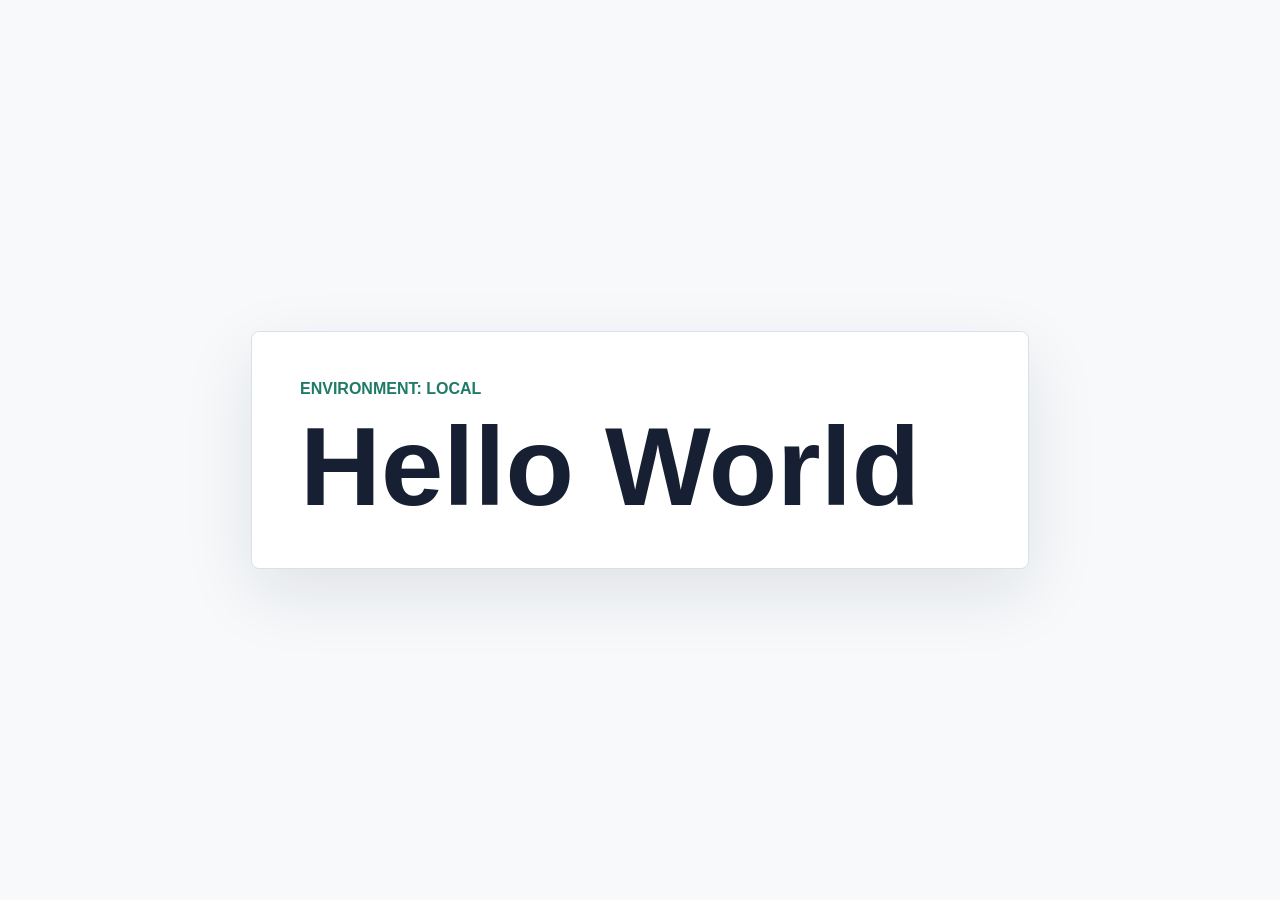
==== index.html @ 682731c8 "Initial hello world web app" ====
<!doctype html>
<html lang="en">
  <head>
    <meta charset="utf-8">
    <meta name="viewport" content="width=device-width, initial-scale=1">
    <title>Hello World Web App</title>
    <link rel="stylesheet" href="./styles.css">
  </head>
  <body>
    <main>
      <p id="environment-label">Environment: local</p>
      <h1>Hello World</h1>
    </main>
    <script src="./config.js"></script>
    <script src="./app.js"></script>
  </body>
</html>
---- styles.css ----
body {
  margin: 0;
  min-height: 100vh;
  display: grid;
  place-items: center;
  font-family: Arial, Helvetica, sans-serif;
  color: #172033;
  background: #f7f9fb;
}

main {
  width: min(90vw, 680px);
  padding: 48px;
  border: 1px solid #d8e0ea;
  border-radius: 8px;
  background: #ffffff;
  box-shadow: 0 24px 70px rgba(23, 32, 51, 0.10);
}

p {
  margin: 0 0 16px;
  color: #1f7a68;
  font-weight: 700;
  text-transform: uppercase;
}

h1 {
  margin: 0;
  font-size: clamp(3rem, 12vw, 7rem);
  line-height: 0.95;
}
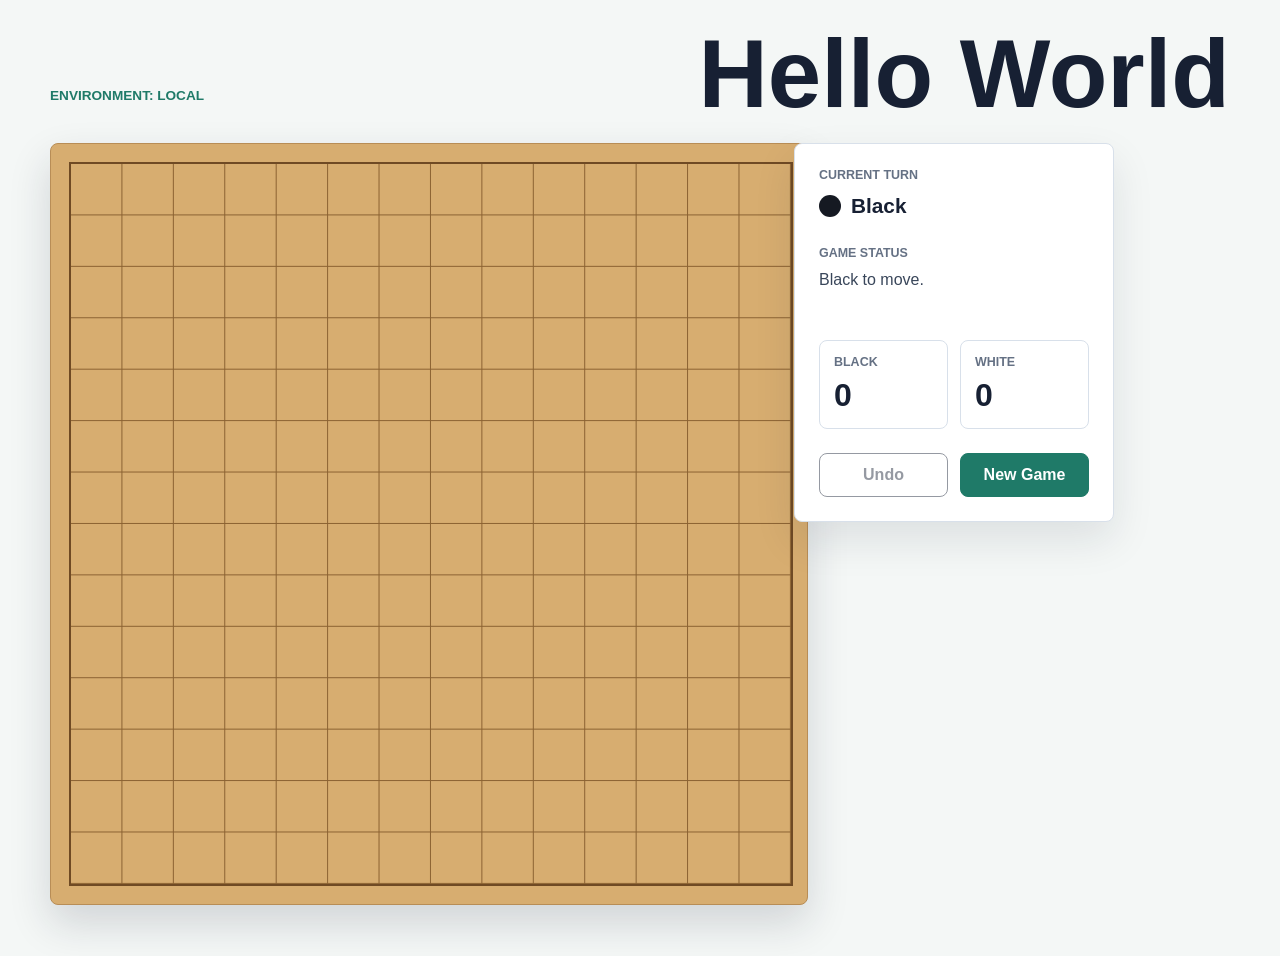
==== commit 05d174ee: "Add playable gomoku page" ====
--- a/index.html
+++ b/index.html
@@ -7,9 +7,48 @@
     <link rel="stylesheet" href="./styles.css">
   </head>
   <body>
-    <main>
-      <p id="environment-label">Environment: local</p>
-      <h1>Hello World</h1>
+    <main class="game-shell">
+      <section class="game-header" aria-labelledby="page-title">
+        <p id="environment-label">Environment: local</p>
+        <h1 id="page-title">Hello World</h1>
+      </section>
+
+      <section class="game-layout" aria-label="Gomoku game">
+        <div class="board-wrap">
+          <div id="board" class="board" role="grid" aria-label="Gomoku board"></div>
+        </div>
+
+        <aside class="status-panel" aria-label="Game controls">
+          <div>
+            <p class="panel-label">Current Turn</p>
+            <div id="turn-label" class="turn-label">
+              <span class="stone-preview black"></span>
+              Black
+            </div>
+          </div>
+
+          <div>
+            <p class="panel-label">Game Status</p>
+            <p id="status-message" class="status-message">Black moves first.</p>
+          </div>
+
+          <div class="score-row" aria-label="Score">
+            <div>
+              <span class="score-label">Black</span>
+              <strong id="black-score">0</strong>
+            </div>
+            <div>
+              <span class="score-label">White</span>
+              <strong id="white-score">0</strong>
+            </div>
+          </div>
+
+          <div class="actions">
+            <button id="undo-button" type="button">Undo</button>
+            <button id="reset-button" type="button">New Game</button>
+          </div>
+        </aside>
+      </section>
     </main>
     <script src="./config.js"></script>
     <script src="./app.js"></script>
--- a/styles.css
+++ b/styles.css
@@ -1,31 +1,226 @@
 body {
   margin: 0;
   min-height: 100vh;
-  display: grid;
-  place-items: center;
   font-family: Arial, Helvetica, sans-serif;
   color: #172033;
-  background: #f7f9fb;
-}
-
-main {
-  width: min(90vw, 680px);
-  padding: 48px;
-  border: 1px solid #d8e0ea;
-  border-radius: 8px;
-  background: #ffffff;
-  box-shadow: 0 24px 70px rgba(23, 32, 51, 0.10);
-}
-
-p {
+  background: #f4f7f6;
+}
+
+.game-shell {
+  width: min(1180px, 100%);
+  min-height: 100vh;
+  margin: 0 auto;
+  padding: 28px;
+}
+
+.game-header {
+  display: flex;
+  align-items: end;
+  justify-content: space-between;
+  gap: 24px;
+  margin-bottom: 24px;
+}
+
+#environment-label {
   margin: 0 0 16px;
   color: #1f7a68;
+  font-size: 0.85rem;
   font-weight: 700;
   text-transform: uppercase;
 }
 
 h1 {
   margin: 0;
-  font-size: clamp(3rem, 12vw, 7rem);
+  font-size: clamp(2.5rem, 9vw, 6rem);
   line-height: 0.95;
 }
+
+.game-layout {
+  display: grid;
+  grid-template-columns: minmax(300px, 720px) minmax(240px, 320px);
+  gap: 24px;
+  align-items: start;
+}
+
+.board-wrap {
+  width: 100%;
+  aspect-ratio: 1;
+  padding: 18px;
+  border: 1px solid #b88d56;
+  border-radius: 8px;
+  background: #d7ad70;
+  box-shadow: 0 18px 42px rgba(23, 32, 51, 0.16);
+}
+
+.board {
+  display: grid;
+  width: 100%;
+  height: 100%;
+  grid-template-columns: repeat(15, 1fr);
+  grid-template-rows: repeat(15, 1fr);
+  border: 2px solid #6f4a24;
+  background:
+    linear-gradient(#8a6131 1px, transparent 1px),
+    linear-gradient(90deg, #8a6131 1px, transparent 1px),
+    #d7ad70;
+  background-size: calc(100% / 14) calc(100% / 14);
+  background-position: -1px -1px;
+}
+
+.cell {
+  position: relative;
+  display: grid;
+  place-items: center;
+  min-width: 0;
+  min-height: 0;
+  padding: 0;
+  border: 0;
+  border-radius: 0;
+  background: transparent;
+  cursor: pointer;
+}
+
+.cell:focus-visible {
+  outline: 3px solid #1f7a68;
+  outline-offset: -3px;
+}
+
+.cell:not(.occupied):hover::after {
+  content: "";
+  width: 42%;
+  aspect-ratio: 1;
+  border-radius: 50%;
+  background: rgba(23, 32, 51, 0.22);
+}
+
+.stone,
+.stone-preview {
+  display: inline-block;
+  border-radius: 50%;
+  aspect-ratio: 1;
+}
+
+.stone {
+  width: 72%;
+  box-shadow: inset -5px -7px 12px rgba(0, 0, 0, 0.22), 0 5px 10px rgba(23, 32, 51, 0.22);
+}
+
+.stone.black,
+.stone-preview.black {
+  background: #151922;
+}
+
+.stone.white,
+.stone-preview.white {
+  border: 1px solid #ccd3dc;
+  background: #f8fafc;
+}
+
+.status-panel {
+  padding: 24px;
+  border: 1px solid #d8e0ea;
+  border-radius: 8px;
+  background: #ffffff;
+  box-shadow: 0 18px 42px rgba(23, 32, 51, 0.10);
+}
+
+.panel-label,
+.score-label {
+  display: block;
+  margin: 0 0 8px;
+  color: #657184;
+  font-size: 0.78rem;
+  font-weight: 700;
+  text-transform: uppercase;
+}
+
+.turn-label {
+  display: flex;
+  align-items: center;
+  gap: 10px;
+  min-height: 32px;
+  margin-bottom: 24px;
+  font-size: 1.3rem;
+  font-weight: 700;
+}
+
+.stone-preview {
+  width: 22px;
+}
+
+.status-message {
+  min-height: 48px;
+  margin: 0 0 24px;
+  color: #39465a;
+  line-height: 1.5;
+}
+
+.score-row {
+  display: grid;
+  grid-template-columns: 1fr 1fr;
+  gap: 12px;
+  margin-bottom: 24px;
+}
+
+.score-row div {
+  padding: 14px;
+  border: 1px solid #d8e0ea;
+  border-radius: 8px;
+}
+
+.score-row strong {
+  font-size: 2rem;
+}
+
+.actions {
+  display: grid;
+  grid-template-columns: 1fr 1fr;
+  gap: 12px;
+}
+
+button {
+  min-height: 44px;
+  border: 1px solid #172033;
+  border-radius: 8px;
+  color: #172033;
+  background: #ffffff;
+  font: inherit;
+  font-weight: 700;
+}
+
+button:hover:not(:disabled) {
+  background: #edf3f1;
+}
+
+button:disabled {
+  cursor: not-allowed;
+  opacity: 0.45;
+}
+
+#reset-button {
+  color: #ffffff;
+  background: #1f7a68;
+  border-color: #1f7a68;
+}
+
+#reset-button:hover {
+  background: #196554;
+}
+
+@media (max-width: 860px) {
+  .game-shell {
+    padding: 18px;
+  }
+
+  .game-header {
+    display: block;
+  }
+
+  .game-layout {
+    grid-template-columns: 1fr;
+  }
+
+  .board-wrap {
+    padding: 10px;
+  }
+}
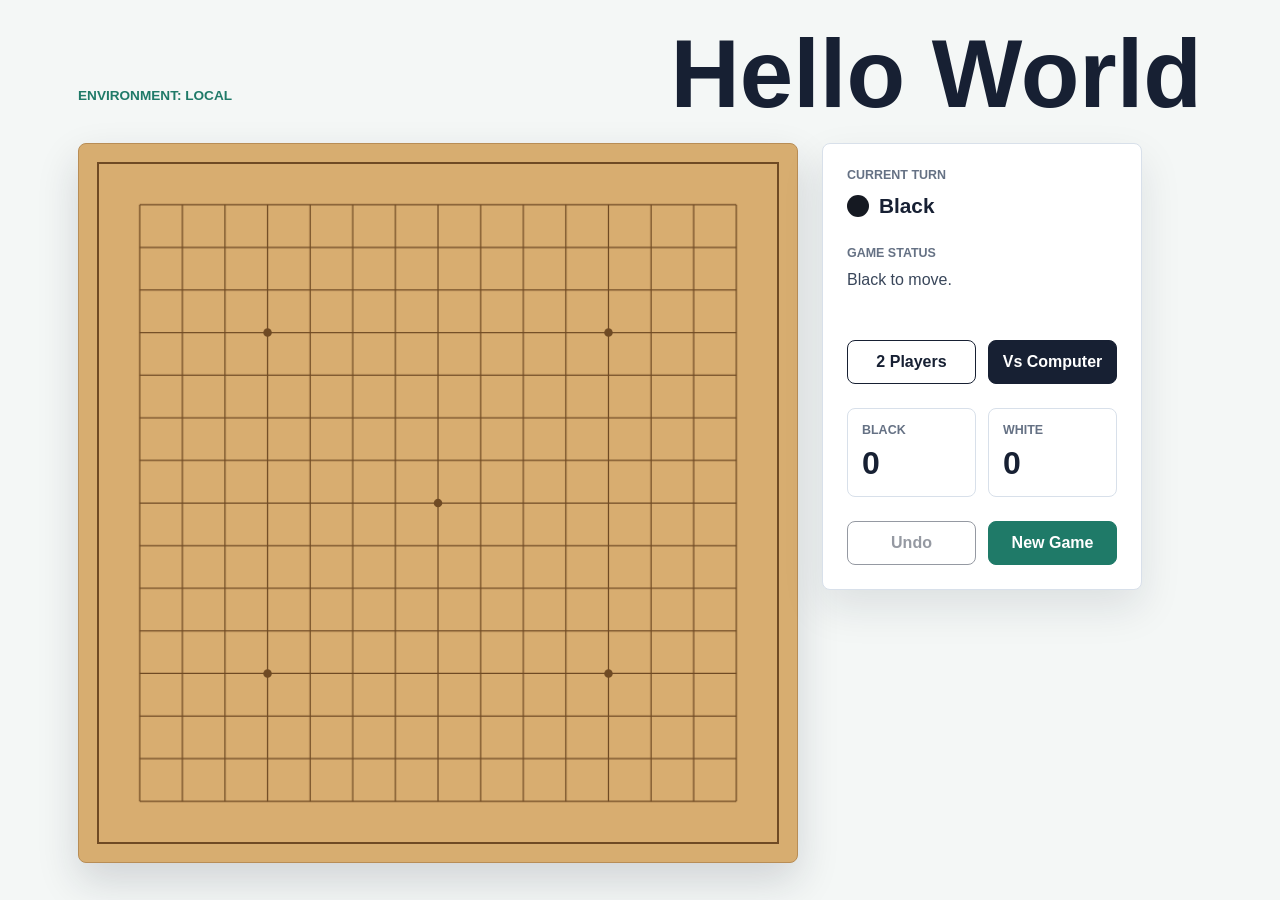
==== commit c751bfde: "Make gomoku playable with canvas board" ====
--- a/index.html
+++ b/index.html
@@ -15,7 +15,7 @@
 
       <section class="game-layout" aria-label="Gomoku game">
         <div class="board-wrap">
-          <div id="board" class="board" role="grid" aria-label="Gomoku board"></div>
+          <canvas id="board" class="board" width="900" height="900" aria-label="Gomoku board"></canvas>
         </div>
 
         <aside class="status-panel" aria-label="Game controls">
@@ -30,6 +30,11 @@
           <div>
             <p class="panel-label">Game Status</p>
             <p id="status-message" class="status-message">Black moves first.</p>
+          </div>
+
+          <div class="mode-row" aria-label="Game mode">
+            <button id="human-mode-button" type="button">2 Players</button>
+            <button id="computer-mode-button" type="button">Vs Computer</button>
           </div>
 
           <div class="score-row" aria-label="Score">
--- a/styles.css
+++ b/styles.css
@@ -1,9 +1,16 @@
 body {
   margin: 0;
   min-height: 100vh;
+  box-sizing: border-box;
   font-family: Arial, Helvetica, sans-serif;
   color: #172033;
   background: #f4f7f6;
+}
+
+*,
+*::before,
+*::after {
+  box-sizing: inherit;
 }
 
 .game-shell {
@@ -53,44 +60,12 @@
 }
 
 .board {
-  display: grid;
+  display: block;
   width: 100%;
   height: 100%;
-  grid-template-columns: repeat(15, 1fr);
-  grid-template-rows: repeat(15, 1fr);
   border: 2px solid #6f4a24;
-  background:
-    linear-gradient(#8a6131 1px, transparent 1px),
-    linear-gradient(90deg, #8a6131 1px, transparent 1px),
-    #d7ad70;
-  background-size: calc(100% / 14) calc(100% / 14);
-  background-position: -1px -1px;
-}
-
-.cell {
-  position: relative;
-  display: grid;
-  place-items: center;
-  min-width: 0;
-  min-height: 0;
-  padding: 0;
-  border: 0;
   border-radius: 0;
-  background: transparent;
-  cursor: pointer;
-}
-
-.cell:focus-visible {
-  outline: 3px solid #1f7a68;
-  outline-offset: -3px;
-}
-
-.cell:not(.occupied):hover::after {
-  content: "";
-  width: 42%;
-  aspect-ratio: 1;
-  border-radius: 50%;
-  background: rgba(23, 32, 51, 0.22);
+  cursor: crosshair;
 }
 
 .stone,
@@ -155,6 +130,18 @@
   line-height: 1.5;
 }
 
+.mode-row {
+  display: grid;
+  grid-template-columns: 1fr 1fr;
+  gap: 12px;
+  margin-bottom: 24px;
+}
+
+.mode-row button.active {
+  color: #ffffff;
+  background: #172033;
+}
+
 .score-row {
   display: grid;
   grid-template-columns: 1fr 1fr;
